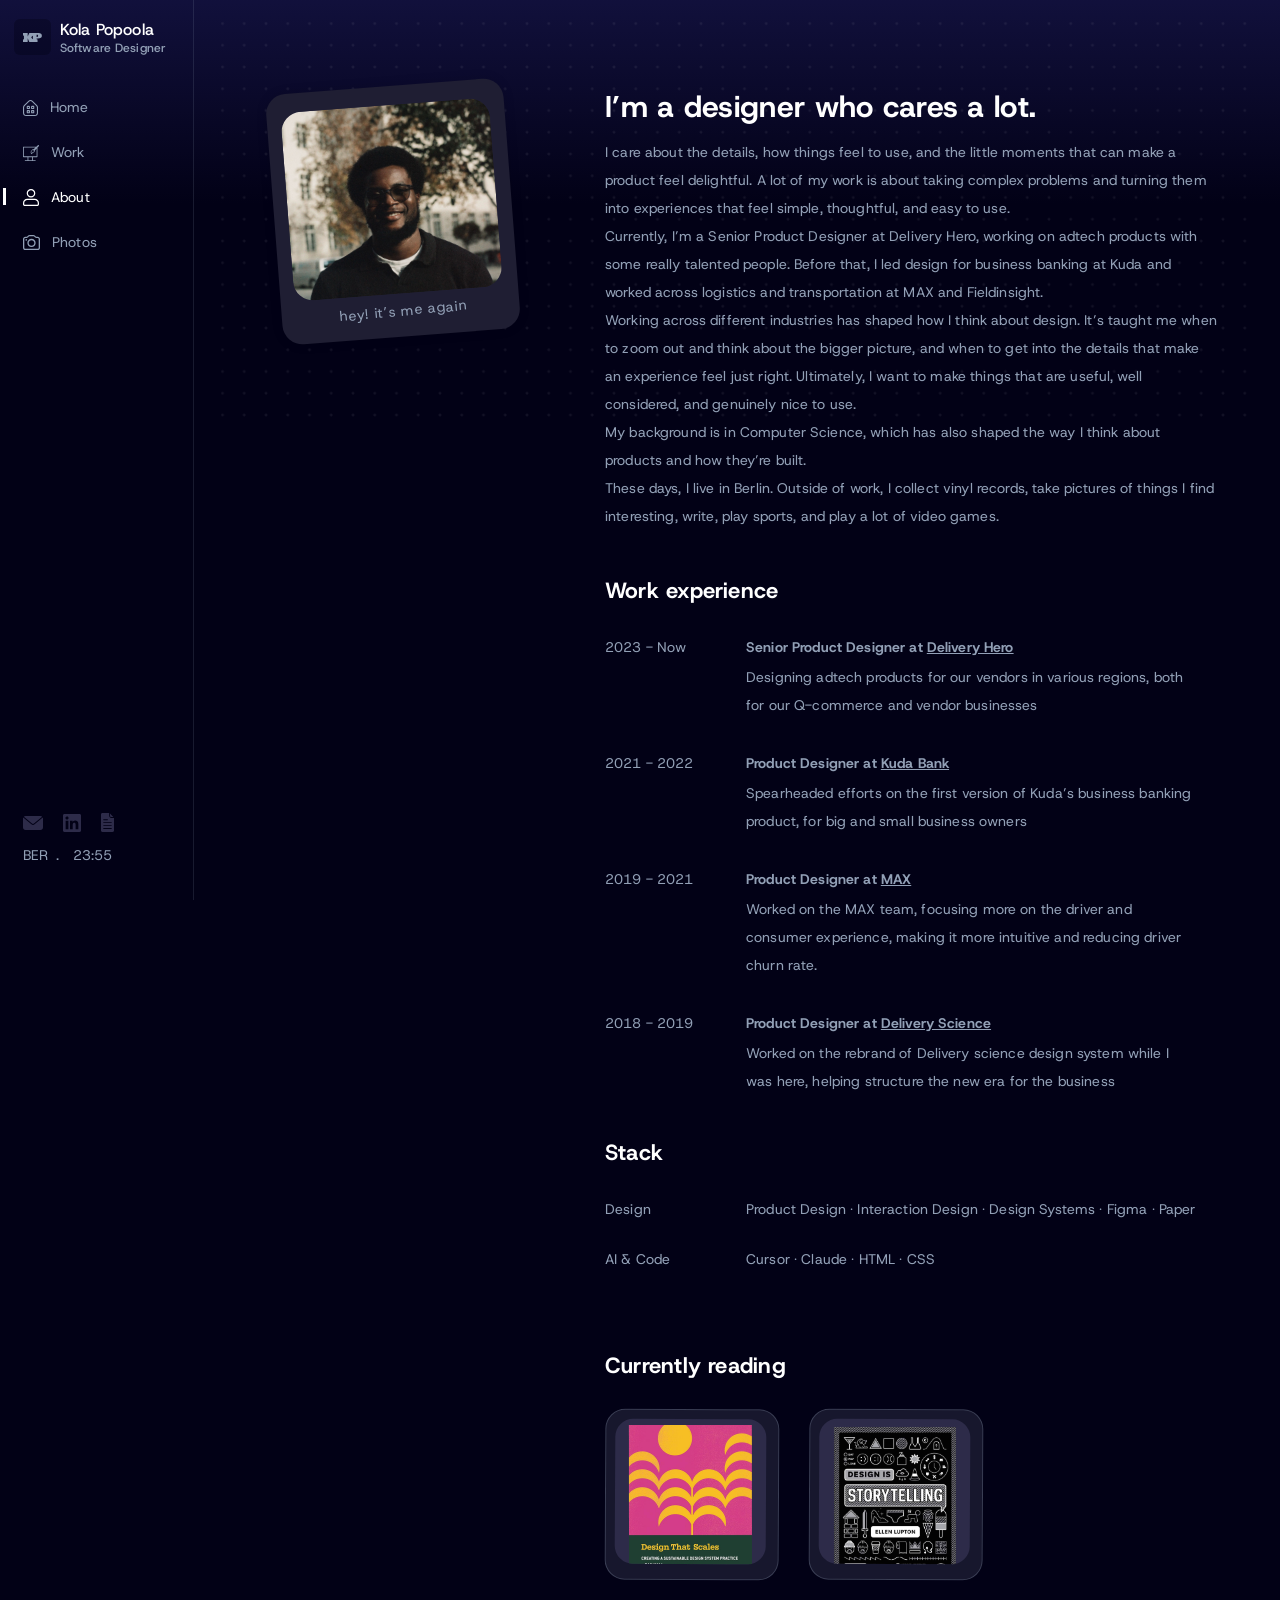
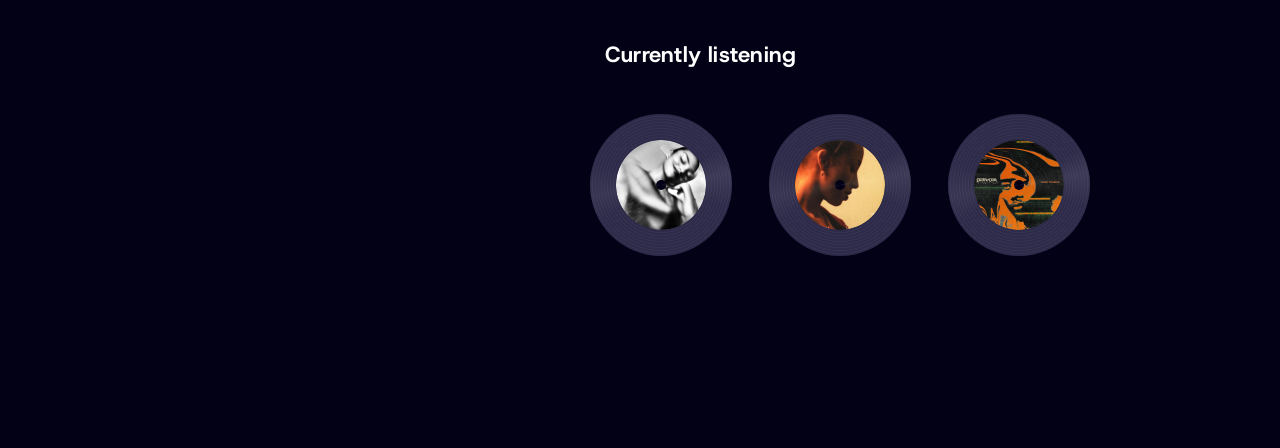
==== about.html @ 23dc1185 "Build 2026 portfolio site from Figma Plain HTML/CSS/JS portfolio: home, work, about and photos pages" ====
<!doctype html>
<html lang="en">
<head>
  <meta charset="utf-8" />
  <meta name="viewport" content="width=device-width, initial-scale=1" />
  <title>About — Kola Popoola</title>
  <meta name="description" content="Kola Popoola is a Senior Product Designer at Delivery Hero in Berlin, previously at Kuda, MAX and Fieldinsight." />
  <link rel="preconnect" href="https://fonts.googleapis.com" />
  <link rel="preconnect" href="https://fonts.gstatic.com" crossorigin />
  <link href="https://fonts.googleapis.com/css2?family=Host+Grotesk:wght@400;500;600;700&display=swap" rel="stylesheet" />
  <link rel="stylesheet" href="styles.css" />
  <script>
    // Hold the page hidden until main.js sets up the scroll reveal (shown anyway after 3s as a fallback)
    if (!matchMedia("(prefers-reduced-motion: reduce)").matches) {
      document.documentElement.classList.add("reveal-pending");
      setTimeout(function () { document.documentElement.classList.remove("reveal-pending"); }, 3000);
    }
  </script>
</head>
<body>
  <div class="layout">
    <aside class="sidebar">
      <a class="brand" href="index.html">
        <img src="assets/icons/logo.svg" width="37" height="36" alt="" />
        <span class="brand__text">
          <span class="brand__name">Kola Popoola</span>
          <span class="brand__role">Software Designer</span>
        </span>
      </a>

      <nav class="nav" aria-label="Main">
        <a class="nav__item" href="index.html">
          <img src="assets/icons/nav-home-inactive.svg" width="15" height="16" alt="" />
          Home
        </a>
        <a class="nav__item" href="work.html">
          <img src="assets/icons/nav-work.svg" width="16" height="16" alt="" />
          Work
        </a>
        <a class="nav__item is-active" href="about.html" aria-current="page">
          <img src="assets/icons/nav-about-active.svg" width="16" height="17" alt="" />
          About
        </a>
        <a class="nav__item" href="photos.html">
          <img src="assets/icons/nav-photos.svg" width="17" height="15.2564" alt="" />
          Photos
        </a>
      </nav>

      <div class="sidebar__footer">
        <div class="sidebar__social">
          <a class="sidebar__icon-link" href="mailto:kolapopoola4@gmail.com" aria-label="Email Kola" data-tooltip="kolapopoola4@gmail.com">
            <img src="assets/icons/mail.svg" width="20" height="14" alt="" />
          </a>
          <a class="sidebar__icon-link" href="https://www.linkedin.com/in/kola-popoola-b61664143/" target="_blank" rel="noopener" aria-label="Kola on LinkedIn" data-tooltip="LinkedIn ↗">
            <img src="assets/icons/linkedin.svg" width="18" height="18" alt="" />
          </a>
          <a class="sidebar__icon-link" href="assets/resume/Kola-Popoola-Resume.pdf" download="Kola-Popoola-Resume.pdf" aria-label="Download Kola's resume (PDF)" data-tooltip="Download resume ↓">
            <img src="assets/icons/resume.svg" width="13" height="19" alt="" />
          </a>
        </div>
        <p class="clock" aria-label="Current time in Berlin">
          <span>BER</span><span class="clock__dot">.</span><time data-berlin-clock>21:20</time>
        </p>
      </div>
    </aside>

    <main class="main">
      <div class="about">
        <div class="dots" aria-hidden="true"></div>

        <div class="about__aside">
          <figure class="about-polaroid">
            <img src="assets/images/kola-portrait.jpg" alt="Portrait of Kola Popoola" />
            <figcaption>hey! it’s me again</figcaption>
          </figure>
        </div>

        <div class="about__content">
          <h1 class="about__title">I’m a designer who cares a lot.</h1>
          <div class="about__bio">
            <p>I care about the details, how things feel to use, and the little moments that can make a product feel delightful. A lot of my work is about taking complex problems and turning them into experiences that feel simple, thoughtful, and easy to use.</p>
            <p>Currently, I’m a Senior Product Designer at Delivery Hero, working on adtech products with some really talented people. Before that, I led design for business banking at Kuda and worked across logistics and transportation at MAX and Fieldinsight.</p>
            <p>Working across different industries has shaped how I think about design. It’s taught me when to zoom out and think about the bigger picture, and when to get into the details that make an experience feel just right. Ultimately, I want to make things that are useful, well considered, and genuinely nice to use.</p>
            <p>My background is in Computer Science, which has also shaped the way I think about products and how they’re built.</p>
            <p>These days, I live in Berlin. Outside of work, I collect vinyl records, take pictures of things I find interesting, write, play sports, and play a lot of video games.</p>
          </div>

          <section class="about__section" aria-labelledby="experience-heading">
            <h2 class="about__heading" id="experience-heading">Work experience</h2>
            <ol class="timeline">
              <li class="timeline__item">
                <p class="timeline__label">2023 - Now</p>
                <div>
                  <h3 class="timeline__role">Senior Product Designer at <a href="https://www.deliveryhero.com/" target="_blank" rel="noopener">Delivery Hero</a></h3>
                  <p class="timeline__text">Designing adtech products for our vendors in various regions, both for our Q-commerce and vendor businesses</p>
                </div>
              </li>
              <li class="timeline__item">
                <p class="timeline__label">2021 - 2022</p>
                <div>
                  <h3 class="timeline__role">Product Designer at <a href="https://www.kuda.com/" target="_blank" rel="noopener">Kuda Bank</a></h3>
                  <p class="timeline__text">Spearheaded efforts on the first version of Kuda’s business banking product, for big and small business owners</p>
                </div>
              </li>
              <li class="timeline__item">
                <p class="timeline__label">2019 - 2021</p>
                <div>
                  <h3 class="timeline__role">Product Designer at <a href="https://www.maxdrive.ai/" target="_blank" rel="noopener">MAX</a></h3>
                  <p class="timeline__text">Worked on the MAX team, focusing more on the driver and consumer experience, making it more intuitive and reducing driver churn rate.</p>
                </div>
              </li>
              <li class="timeline__item">
                <p class="timeline__label">2018 - 2019</p>
                <div>
                  <h3 class="timeline__role">Product Designer at <a href="https://fieldinsight.co/" target="_blank" rel="noopener">Delivery Science</a></h3>
                  <p class="timeline__text">Worked on the rebrand of Delivery science design system while I was here, helping structure the new era for the business</p>
                </div>
              </li>
            </ol>
          </section>

          <section class="about__section about__section--stack" aria-labelledby="stack-heading">
            <h2 class="about__heading" id="stack-heading">Stack</h2>
            <dl class="stack">
              <div class="stack__row">
                <dt class="timeline__label">Design</dt>
                <dd>Product Design · Interaction Design · Design Systems · Figma · Paper</dd>
              </div>
              <div class="stack__row">
                <dt class="timeline__label">AI &amp; Code</dt>
                <dd>Cursor · Claude · HTML · CSS</dd>
              </div>
            </dl>
          </section>

          <section class="about__section about__section--reading" aria-labelledby="reading-heading">
            <h2 class="about__heading" id="reading-heading">Currently reading</h2>
            <ul class="books">
              <li class="book">
                <a class="book__link" href="http://amazon.de/Design-That-Scales-Creating-Sustainable/dp/1959029215" target="_blank" rel="noopener" data-hover-label="View on Amazon ↗">
                  <span class="book__shelf">
                    <img class="book__cover book__cover--scales" src="assets/about/book-design-that-scales.png" alt="Design That Scales by Dan Mall" />
                  </span>
                </a>
              </li>
              <li class="book">
                <a class="book__link" href="https://www.amazon.de/Design-Storytelling-Ellen-Lupton/dp/194230319X" target="_blank" rel="noopener" data-hover-label="View on Amazon ↗">
                  <span class="book__shelf">
                    <img class="book__cover book__cover--storytelling" src="assets/about/book-design-is-storytelling.jpg" alt="Design Is Storytelling by Ellen Lupton" />
                  </span>
                </a>
              </li>
            </ul>
          </section>

          <section class="about__section about__section--listening" aria-labelledby="listening-heading">
            <h2 class="about__heading" id="listening-heading">Currently listening</h2>
            <ul class="records">
              <li class="record">
                <a class="record__link" href="https://open.spotify.com/album/0l8zYqoUeBYg47Gmevq9HZ?si=cb59dbf5a5754529" target="_blank" rel="noopener" data-hover-label="Listen on Spotify ↗">
                  <span class="record__disc">
                    <img src="assets/about/album-1.png" width="90" height="90" alt="Olivia Dean album on Spotify" />
                  </span>
                </a>
              </li>
              <li class="record">
                <a class="record__link" href="https://open.spotify.com/album/0NxA1D1taWpPdIc6uIlAi9?si=I78xOGxATVuTMQwxL5cVbg" target="_blank" rel="noopener" data-hover-label="Listen on Spotify ↗">
                  <span class="record__disc">
                    <img src="assets/about/album-2.png" width="90" height="90" alt="Sade album on Spotify" />
                  </span>
                </a>
              </li>
              <li class="record">
                <a class="record__link" href="https://open.spotify.com/album/5u7OrPu6BbadcZNWuH10VT?si=rixZjhqBQ3mLoI3atTfFkA" target="_blank" rel="noopener" data-hover-label="Listen on Spotify ↗">
                  <span class="record__disc">
                    <img src="assets/about/album-3.png" width="90" height="90" alt="Leon Thomas album on Spotify" />
                  </span>
                </a>
              </li>
            </ul>
          </section>
        </div>
      </div>

      <footer class="footer">
        <p>&copy; Kolawole Popoola 2026</p>
      </footer>
    </main>
  </div>

  <script src="main.js"></script>
</body>
</html>
---- styles.css ----
:root {
  --bg: #020116;
  --bg-glow: rgba(42, 41, 121, 0.38);
  --surface: #17172d;
  --surface-raised: #2d2b49;
  --polaroid: #1f1e33;
  --text: #ffffff;
  --text-muted: #92a0b6;
  --border: rgba(146, 160, 182, 0.28);
  --divider: rgba(146, 160, 182, 0.16);

  --sidebar-width: 194px;
  --content-width: 1240px;
  --font: "Host Grotesk", system-ui, sans-serif;
}

*,
*::before,
*::after {
  box-sizing: border-box;
}

html {
  -webkit-text-size-adjust: 100%;
}

body {
  margin: 0;
  min-height: 100vh;
  background: linear-gradient(180deg, var(--bg-glow) 0, var(--bg) 204px) no-repeat, var(--bg);
  color: var(--text);
  font-family: var(--font);
  -webkit-font-smoothing: antialiased;
  overflow-x: hidden;
}

img {
  display: block;
}

a {
  color: inherit;
}

a:focus-visible {
  outline: 2px solid var(--text-muted);
  outline-offset: 4px;
  border-radius: 4px;
}

h1,
h2,
h3,
p,
ul,
ol,
dl,
figure {
  margin: 0;
  padding: 0;
}

/* ---------- Layout ---------- */

.layout {
  display: flex;
  align-items: flex-start;
}

.sidebar {
  position: sticky;
  top: 0;
  flex: none;
  display: flex;
  flex-direction: column;
  width: var(--sidebar-width);
  height: 100vh;
  border-right: 1px solid var(--divider);
}

.main {
  flex: 1;
  min-width: 0;
  max-width: calc(var(--content-width) + 30px + 61px);
  padding: 0 61px 0 30px;
}

/* ---------- Sidebar ---------- */

.brand {
  display: flex;
  align-items: flex-start;
  gap: 9px;
  padding: 17px 0 0 14px;
  text-decoration: none;
}

.brand img {
  margin-top: 2px;
}

.brand__text {
  display: flex;
  flex-direction: column;
  font-weight: 500;
}

.brand__name {
  font-size: 16px;
  line-height: 25px;
  letter-spacing: 0.16px;
}

.brand__role {
  height: 14px;
  font-size: 12px;
  line-height: 12px;
  letter-spacing: 0.12px;
  color: var(--text-muted);
}

.nav {
  display: flex;
  flex-direction: column;
  gap: 20px;
  margin-top: 39px;
  padding-left: 23px;
}

.nav__item {
  position: relative;
  display: flex;
  align-items: center;
  gap: 12px;
  font-size: 14px;
  line-height: 25px;
  letter-spacing: 0.14px;
  color: var(--text-muted);
  text-decoration: none;
  transition: color 0.2s ease;
}

.nav__item:hover,
.nav__item.is-active {
  color: var(--text);
}

.nav__item img {
  transform-origin: 50% 60%;
  transition: transform 0.45s cubic-bezier(0.34, 1.56, 0.64, 1);
}

/* Tilt right with a small springy overshoot, hold while hovered, ease back on leave.
   The current page's item and a just-clicked item stay straight. */
.nav__item:hover:not(.is-active, .is-clicked) img {
  transform: rotate(14deg);
}

.nav__item.is-active::before {
  content: "";
  position: absolute;
  top: 3px;
  left: -20px;
  width: 3px;
  height: 17px;
  background: var(--text);
}

.sidebar__footer {
  margin-top: auto;
  padding: 0 0 32px 23px;
}

.sidebar__social {
  display: flex;
  align-items: center;
  gap: 20px;
}

.sidebar__icon-link {
  position: relative;
  display: inline-flex;
}

.sidebar__icon-link img {
  transition: opacity 0.2s ease;
}

.sidebar__icon-link:hover img {
  opacity: 0.7;
}

/* Tooltip showing where the icon leads */
.sidebar__icon-link::after {
  content: attr(data-tooltip);
  position: absolute;
  bottom: calc(100% + 10px);
  left: 0;
  padding: 5px 10px;
  background: rgba(15, 23, 42, 0.72);
  border-radius: 999px;
  box-shadow: inset 0 0 0 1px rgba(255, 255, 255, 0.12);
  font-size: 13px;
  font-weight: 500;
  line-height: 18px;
  color: #fff;
  white-space: nowrap;
  opacity: 0;
  pointer-events: none;
  translate: 0 4px;
  backdrop-filter: blur(10px) saturate(1.4);
  -webkit-backdrop-filter: blur(10px) saturate(1.4);
  transition:
    opacity 0.18s ease,
    translate 0.26s cubic-bezier(0.22, 1, 0.36, 1);
}

.sidebar__icon-link:hover::after,
.sidebar__icon-link:focus-visible::after {
  opacity: 1;
  translate: 0 0;
}

.clock {
  display: flex;
  margin-top: 11px;
  font-size: 14px;
  line-height: 25px;
  letter-spacing: 0.14px;
  color: var(--text-muted);
  font-variant-numeric: tabular-nums;
}

.clock__dot {
  margin: 0 13px 0 8px;
}

/* ---------- Hero ---------- */

.hero {
  position: relative;
  padding-top: 73px;
}

.dots {
  position: absolute;
  top: 22px;
  left: -3px;
  width: calc(100% + 37px);
  height: 396px;
  background-image: radial-gradient(circle, rgba(214, 214, 214, 0.08) 1.5px, transparent 1.6px);
  background-size: 21.75px 21.75px;
  background-position: -9.4px -9.4px;
  pointer-events: none;
}

.hero__copy {
  position: relative;
  margin-left: 5px;
}

/* Text stays clear of the polaroid */
.hero__copy > :not(.contact-menu) {
  max-width: min(614px, calc(100% - 400px));
}

.hero__title {
  font-size: 36px;
  font-weight: 700;
  line-height: 44px;
  letter-spacing: 0.36px;
}

.hero__text {
  margin-top: 14px;
  font-size: 14px;
  line-height: 25px;
  letter-spacing: 0.14px;
  color: var(--text-muted);
}

.hero__text + .hero__text {
  margin-top: 15px;
}

.hero__text a {
  text-underline-position: from-font;
  transition: color 0.2s ease;
}

.hero__text a:hover {
  color: var(--text);
}

/* Contact menu (after ernestojeh.com): hover tints the button, click opens copy / open-email options */
.contact-menu {
  position: relative;
  display: inline-block;
  margin: 21px 0 0 -10px;
}

.contact-menu__button {
  display: inline-flex;
  align-items: center;
  gap: 6px;
  height: 40px;
  padding: 0 12px 0 10px;
  background: transparent;
  border: 0;
  border-radius: 14px;
  font: inherit;
  font-size: 18px;
  font-weight: 600;
  letter-spacing: 0.18px;
  color: var(--text-muted);
  cursor: pointer;
  transition:
    background-color 0.3s cubic-bezier(0.4, 0, 0.2, 1),
    color 0.3s cubic-bezier(0.4, 0, 0.2, 1);
}

.contact-menu__label {
  text-decoration: underline dotted;
  text-underline-offset: 0.155em;
}

.contact-menu__button:hover,
.contact-menu__button[aria-expanded="true"] {
  background: rgba(146, 160, 182, 0.12);
  color: var(--text);
}

.contact-menu__button:active {
  background: rgba(146, 160, 182, 0.18);
}

.contact-menu__button:focus-visible {
  outline: 2px solid var(--text-muted);
  outline-offset: 2px;
}

.contact-menu__check {
  display: none;
}

.contact-menu.is-copied .contact-menu__icon {
  display: none;
}

.contact-menu.is-copied .contact-menu__check {
  display: block;
}

.contact-menu.is-copied .contact-menu__label {
  text-decoration: none;
}

.contact-menu__dropdown {
  position: absolute;
  z-index: 30;
  top: calc(100% + 8px);
  left: 0;
  display: flex;
  flex-direction: column;
  min-width: 216px;
  padding: 6px;
  background: var(--surface);
  border: 1px solid rgba(255, 255, 255, 0.1);
  border-radius: 16px;
  box-shadow:
    0 24px 48px -16px rgba(0, 0, 0, 0.7),
    0 4px 12px -4px rgba(0, 0, 0, 0.4);
  opacity: 0;
  translate: 0 -4px;
  transition:
    opacity 0.15s cubic-bezier(0, 0, 0.2, 1),
    translate 0.15s cubic-bezier(0, 0, 0.2, 1);
}

.contact-menu__dropdown[hidden] {
  display: none;
}

.contact-menu__dropdown.is-open {
  opacity: 1;
  translate: 0 0;
}

.contact-menu__item {
  display: flex;
  align-items: center;
  gap: 10px;
  padding: 8px 10px;
  background: none;
  border: 0;
  border-radius: 8px;
  font: inherit;
  font-size: 15px;
  font-weight: 500;
  line-height: 20px;
  color: var(--text);
  text-align: left;
  text-decoration: none;
  white-space: nowrap;
  cursor: pointer;
}

.contact-menu__item svg {
  flex: none;
  opacity: 0.65;
  transition: opacity 0.15s ease;
}

.contact-menu__item:hover,
.contact-menu__item:focus-visible {
  background: rgba(255, 255, 255, 0.08);
  outline: none;
}

.contact-menu__item:hover svg,
.contact-menu__item:focus-visible svg {
  opacity: 1;
}

.visually-hidden {
  position: absolute;
  width: 1px;
  height: 1px;
  overflow: hidden;
  clip-path: inset(50%);
  white-space: nowrap;
}

/* Polaroid */

.polaroid {
  position: absolute;
  top: 51px;
  right: 20px;
  width: 288.607px;
  height: 263.676px;
  padding: 18.87px 17.8px 0;
  background: var(--polaroid);
  border-radius: 20px;
  box-shadow: 0 0 12px rgba(0, 0, 0, 0.1);
  transform: rotate(-7.18deg);
  scale: 1.15;
  transform-origin: top right;
  transition: transform 0.4s cubic-bezier(0.2, 0.8, 0.2, 1);
}

.polaroid:hover {
  transform: rotate(-3deg) scale(1.02);
}

.polaroid img {
  width: 253px;
  height: 225.94px;
  object-fit: cover;
  border-radius: 20px;
  transform: rotate(-0.15deg);
}

/* ---------- Selected work ---------- */

.work {
  padding-top: 55px;
}

.eyebrow {
  margin-bottom: 25px;
  font-size: 12px;
  font-weight: 400;
  line-height: 25px;
  letter-spacing: 0.72px;
  text-transform: uppercase;
  color: var(--text-muted);
}

.work__grid {
  display: grid;
  grid-template-columns: repeat(2, minmax(0, 1fr));
  gap: 30px 31px;
}

.card {
  display: flex;
  flex-direction: column;
  padding: 19px 21px 22px 19px;
  overflow: hidden;
  background: var(--surface);
  border: 1px solid var(--border);
  border-radius: 20px;
  text-decoration: none;
  transition: transform 0.3s ease, border-color 0.3s ease;
}

a.card:hover {
  transform: translateY(-4px);
  border-color: rgba(146, 160, 182, 0.5);
}

a.card:focus-visible {
  border-radius: 20px;
}

.card__media {
  position: relative;
  aspect-ratio: 440 / 278;
  overflow: hidden;
  background: var(--surface-raised);
  border-radius: 18px;
}

.card__media img {
  position: absolute;
  animation: card-drift-up 9s ease-in-out infinite;
  transition: scale 0.5s cubic-bezier(0.2, 0.8, 0.2, 1);
}

/* Slow ambient drift; .card__media clips, so the screens never leave the card */
.card__media .card__estimation {
  animation-name: card-drift-left;
  animation-duration: 8s;
}

.card__media .card__recommendation {
  animation-name: card-drift-right;
  animation-duration: 10s;
  animation-delay: -3s;
}

.card__media .card__dh-ads {
  animation-name: card-drift-down;
  animation-duration: 11s;
  animation-delay: -4s;
}

.card__media .card__kuda {
  animation-duration: 10s;
  animation-delay: -6s;
}

@keyframes card-drift-up {
  0%,
  100% {
    translate: 0 0;
  }
  50% {
    translate: 0 -12px;
  }
}

@keyframes card-drift-down {
  0%,
  100% {
    translate: 0 0;
  }
  50% {
    translate: 0 10px;
  }
}

@keyframes card-drift-left {
  0%,
  100% {
    translate: 0 0;
  }
  50% {
    translate: -5px -9px;
  }
}

@keyframes card-drift-right {
  0%,
  100% {
    translate: 0 0;
  }
  50% {
    translate: 5px -9px;
  }
}

.card__estimation {
  top: 10.72%;
  left: 0.74%;
  width: 56.82%;
  aspect-ratio: 250 / 287.5;
  object-fit: cover;
  transform: rotate(-6.88deg);
}

.card__recommendation {
  top: 8.15%;
  left: 55.14%;
  width: 56.82%;
  aspect-ratio: 250 / 316.311;
  object-fit: cover;
  transform: rotate(12.44deg);
}

.card__creative-studio {
  top: 6.83%;
  left: 2.73%;
  width: 95.23%;
  aspect-ratio: 419 / 375;
  object-fit: cover;
}

.card__dh-ads {
  top: 3.6%;
  left: 2.27%;
  width: 95.45%;
  aspect-ratio: 420 / 540;
  object-fit: cover;
}

.card__kuda {
  top: 8.63%;
  left: calc(50% + 1px);
  width: 91.82%;
  aspect-ratio: 404 / 290;
  object-fit: cover;
  border-radius: 10px;
  box-shadow: 0 4px 4px rgba(0, 0, 0, 0.25);
  transform: translateX(-50%);
}

a.card:hover .card__media img {
  scale: 1.03;
}

.card__footer {
  display: flex;
  align-items: flex-start;
  justify-content: space-between;
  gap: 16px;
  margin-top: 19px;
}

.card__title {
  font-size: 18px;
  font-weight: 700;
  line-height: 23px;
  letter-spacing: 0.18px;
}

.card__meta {
  font-size: 14px;
  line-height: 25px;
  letter-spacing: 0.14px;
  color: var(--text-muted);
}

.badge {
  flex: none;
  padding: 6px 19px;
  background: var(--surface-raised);
  border-radius: 30px;
  font-size: 14px;
  line-height: 25px;
  letter-spacing: 0.14px;
  white-space: nowrap;
}

/* ---------- Page header (inner pages) ---------- */

.page-header {
  position: relative;
  padding-top: 55px;
}

.page-header__title,
.page-header__text {
  position: relative;
  margin-left: 75px;
}

.page-header__title {
  font-size: 30px;
  font-weight: 700;
  line-height: 40px;
  letter-spacing: 0.3px;
}

.page-header__text {
  max-width: 841px;
  margin-top: 20px;
  font-size: 14px;
  line-height: 28px;
  letter-spacing: 0.14px;
  color: var(--text-muted);
}

/* ---------- Photo gallery ---------- */

.gallery {
  position: relative;
  margin: 49px -13px 0 17px;
}

.gallery__row {
  display: flex;
  gap: 22px;
  aspect-ratio: 991 / 282;
}

.gallery__row + .gallery__row {
  margin-top: 22px;
}

.gallery__row--tall {
  aspect-ratio: 991 / 332;
}

/* --w is the photo's width in the design; widths stay proportional as the row scales */
.photo {
  position: relative;
  display: block;
  flex: var(--w) 1 0;
  min-width: 0;
  overflow: hidden;
  background: var(--surface);
  border-radius: 20px;
  cursor: zoom-in;
  -webkit-tap-highlight-color: transparent;
  transition:
    transform 0.25s cubic-bezier(0.22, 1, 0.36, 1),
    box-shadow 0.3s ease;
}

.photo img {
  width: 100%;
  height: 100%;
  object-fit: cover;
  user-select: none;
  -webkit-user-drag: none;
  transition: transform 0.45s cubic-bezier(0.2, 0.8, 0.2, 1);
}

.photo:hover,
.photo:focus-visible {
  transform: translateY(-4px);
  box-shadow: 0 0 0 6px rgba(146, 160, 182, 0.22);
  outline: none;
}

.photo:hover img {
  transform: scale(1.04);
}

.photo:active {
  transform: translateY(-2px) scale(0.985);
  transition-duration: 70ms;
}

/* ---------- Lightbox ---------- */

.lightbox {
  position: fixed;
  inset: 0;
  width: 100%;
  max-width: none;
  height: 100%;
  max-height: none;
  margin: 0;
  padding: 0;
  overflow: hidden;
  background: transparent;
  border: 0;
  color: var(--text);
  opacity: 0;
  transition: opacity 0.25s ease;
}

.lightbox::backdrop {
  background: rgba(2, 1, 22, 0.9);
  backdrop-filter: blur(22px) saturate(1.4);
  -webkit-backdrop-filter: blur(22px) saturate(1.4);
}

.lightbox.is-open {
  opacity: 1;
}

.lightbox__stage {
  position: absolute;
  inset: 72px 96px 64px;
  display: flex;
  align-items: center;
  justify-content: center;
  touch-action: pan-y;
}

.lightbox__img {
  max-width: 100%;
  max-height: 100%;
  object-fit: contain;
  border-radius: 16px;
  box-shadow: 0 30px 80px rgba(0, 0, 0, 0.5);
  user-select: none;
  -webkit-user-drag: none;
}

.lightbox.is-open .lightbox__img {
  animation: lightbox-zoom 0.35s cubic-bezier(0.22, 1, 0.36, 1);
}

.lightbox__img.is-next {
  animation: lightbox-from-right 0.35s cubic-bezier(0.22, 1, 0.36, 1) !important;
}

.lightbox__img.is-prev {
  animation: lightbox-from-left 0.35s cubic-bezier(0.22, 1, 0.36, 1) !important;
}

@keyframes lightbox-zoom {
  from {
    opacity: 0;
    transform: scale(0.96);
  }
}

@keyframes lightbox-from-right {
  from {
    opacity: 0;
    transform: translateX(48px);
  }
}

@keyframes lightbox-from-left {
  from {
    opacity: 0;
    transform: translateX(-48px);
  }
}

.lightbox__btn {
  position: absolute;
  display: grid;
  place-items: center;
  width: 44px;
  height: 44px;
  padding: 0;
  background: rgba(45, 43, 73, 0.6);
  border: 1px solid var(--border);
  border-radius: 12px;
  color: var(--text);
  cursor: pointer;
  backdrop-filter: blur(12px) saturate(1.4);
  -webkit-backdrop-filter: blur(12px) saturate(1.4);
  transition: background-color 0.2s ease, opacity 0.2s ease;
}

.lightbox__btn:hover:not(:disabled) {
  background: rgba(70, 67, 110, 0.85);
}

.lightbox__btn:focus-visible {
  outline: 2px solid var(--text-muted);
  outline-offset: 3px;
}

.lightbox__btn:disabled {
  opacity: 0.3;
  cursor: default;
}

.lightbox__btn--close {
  top: 20px;
  right: 20px;
}

.lightbox__btn--prev,
.lightbox__btn--next {
  top: 50%;
  translate: 0 -50%;
}

.lightbox__btn--prev {
  left: 28px;
}

.lightbox__btn--next {
  right: 28px;
}

.lightbox__count {
  position: absolute;
  bottom: 22px;
  left: 50%;
  translate: -50% 0;
  font-size: 13px;
  line-height: 20px;
  letter-spacing: 0.13px;
  color: var(--text-muted);
  font-variant-numeric: tabular-nums;
}

/* ---------- About ---------- */

.about {
  position: relative;
  display: grid;
  grid-template-columns: minmax(0, 381fr) minmax(0, 614fr);
}

.about__aside {
  position: relative;
  padding: 85.7px 0 0 50.3px;
}

.about-polaroid {
  position: relative;
  width: 237.832px;
  height: 250.514px;
  padding: 19px 0 0 14.47px;
  background: var(--polaroid);
  border-radius: 20px;
  box-shadow: 0 0 12px rgba(0, 0, 0, 0.1);
  transform: rotate(-4.4deg);
  transition: transform 0.4s cubic-bezier(0.2, 0.8, 0.2, 1);
}

.about-polaroid:hover {
  transform: rotate(-1.5deg) scale(1.02);
}

.about-polaroid img {
  width: 208.894px;
  height: 188.587px;
  object-fit: cover;
  border-radius: 20px;
}

.about-polaroid figcaption {
  position: absolute;
  top: 213px;
  left: 58px;
  font-size: 14px;
  line-height: 25px;
  letter-spacing: 0.7px;
  white-space: nowrap;
  color: var(--text-muted);
  transform: rotate(-0.89deg);
}

.about__content {
  position: relative;
  padding-top: 87px;
}

.about__title {
  font-size: 30px;
  font-weight: 700;
  line-height: 40px;
  letter-spacing: 0.3px;
}

.about__bio {
  margin-top: 11px;
  font-size: 14px;
  line-height: 28px;
  letter-spacing: 0.14px;
  color: var(--text-muted);
}

.about__section {
  margin-top: 46px;
}

.about__section--stack {
  margin-top: 43px;
}

.about__section--reading {
  margin-top: 78px;
}

.about__section--listening {
  margin-top: 60px;
}

.about__heading {
  font-size: 22px;
  font-weight: 700;
  line-height: 29px;
  letter-spacing: 0.22px;
}

/* Work experience + stack share the date/label column */

.timeline {
  display: flex;
  flex-direction: column;
  gap: 30px;
  margin-top: 28px;
  list-style: none;
}

.timeline__item,
.stack__row {
  display: grid;
  grid-template-columns: 141px minmax(0, 1fr);
}

.timeline__label {
  font-size: 14px;
  line-height: 28px;
  letter-spacing: 0.14px;
  color: var(--text-muted);
}

.timeline__role {
  font-size: 14px;
  font-weight: 700;
  line-height: 28px;
  letter-spacing: 0.14px;
  color: var(--text-muted);
}

.timeline__role a {
  text-underline-position: from-font;
  transition: color 0.2s ease;
}

.timeline__role a:hover {
  color: var(--text);
}

.timeline__text {
  max-width: 450px;
  margin-top: 2px;
  font-size: 14px;
  line-height: 28px;
  letter-spacing: 0.14px;
  color: var(--text-muted);
}

.stack {
  display: flex;
  flex-direction: column;
  gap: 22px;
  margin: 28px 0 0;
}

.stack dd {
  margin: 0;
  font-size: 14px;
  line-height: 28px;
  letter-spacing: 0.14px;
  color: var(--text-muted);
}

/* Currently reading */

.books {
  display: flex;
  flex-wrap: wrap;
  gap: 30px;
  margin-top: 29px;
  list-style: none;
}

.book {
  position: relative;
  width: 174px;
  height: 171px;
  overflow: hidden;
  background: var(--surface);
  border: 1px solid var(--border);
  border-radius: 20px;
  transform: rotate(0.3deg);
  transition: transform 0.35s cubic-bezier(0.22, 1, 0.36, 1);
}

.book:hover {
  transform: translateY(-4px) rotate(-1.5deg);
}

.book__shelf {
  position: absolute;
  top: 9px;
  left: 9px;
  width: 151px;
  height: 145px;
  overflow: hidden;
  background: var(--surface-raised);
  border-radius: 18px;
}

.book__cover {
  position: absolute;
  object-fit: cover;
}

.book__cover--scales {
  top: 5.97px;
  left: 13.64px;
  width: 122.926px;
  height: 151.98px;
  transform: rotate(-0.35deg);
}

.book__cover--storytelling {
  top: 7.5px;
  left: 14.6px;
  width: 122px;
  height: 159px;
  transform: rotate(-0.32deg);
}

/* Currently listening: records spin like they're on a turntable */

.records {
  --record-size: 142px;
  display: flex;
  flex-wrap: wrap;
  gap: 37px;
  margin: 45px 0 0 -15px;
  list-style: none;
}

.record {
  position: relative;
  width: var(--record-size);
  height: var(--record-size);
  border-radius: 50%;
}

.record__disc {
  position: relative;
  display: grid;
  place-items: center;
  width: 100%;
  height: 100%;
  border-radius: 50%;
  /* faint grooves on the vinyl */
  background:
    repeating-radial-gradient(circle, transparent 0 2px, rgba(255, 255, 255, 0.035) 2px 3px),
    var(--surface-raised);
  animation: record-spin 12s linear infinite;
}

.record:nth-child(2) .record__disc {
  animation-delay: -4s;
}

.record:nth-child(3) .record__disc {
  animation-delay: -8s;
}

.record__disc img {
  width: 63.4%;
  height: 63.4%;
  object-fit: cover;
  border-radius: 50%;
}

/* spindle hole */
.record__disc::after {
  content: "";
  position: absolute;
  top: 50%;
  left: 50%;
  width: 10px;
  height: 10px;
  background: var(--bg);
  border-radius: 50%;
  translate: -50% -50%;
}

/* light sheen that stays put while the record turns beneath it */
.record::after {
  content: "";
  position: absolute;
  inset: 0;
  border-radius: 50%;
  background: conic-gradient(from 30deg, transparent 0 8%, rgba(255, 255, 255, 0.07) 14%, transparent 22% 58%, rgba(255, 255, 255, 0.05) 64%, transparent 72%);
  pointer-events: none;
}

/* Book and record links: a frosted label appears on hover (same style as the Work page cards) */
.book__link,
.record__link {
  position: relative;
  display: block;
  color: inherit;
}

.book__link {
  position: absolute;
  inset: 0;
}

.record__link {
  width: 100%;
  height: 100%;
  border-radius: 50%;
}

.book__link::after,
.record__link::after {
  content: attr(data-hover-label);
  position: absolute;
  z-index: 2;
  padding: 5px 10px;
  background: rgba(15, 23, 42, 0.72);
  border-radius: 999px;
  box-shadow: inset 0 0 0 1px rgba(255, 255, 255, 0.12);
  font-size: 13px;
  font-weight: 500;
  line-height: 18px;
  color: #fff;
  white-space: nowrap;
  opacity: 0;
  pointer-events: none;
  backdrop-filter: blur(10px) saturate(1.4);
  -webkit-backdrop-filter: blur(10px) saturate(1.4);
  transition:
    opacity 0.18s ease,
    translate 0.26s cubic-bezier(0.22, 1, 0.36, 1);
}

.book__link::after {
  top: 8px;
  right: 8px;
  translate: 0 -4px;
}

.record__link::after {
  top: calc(100% + 10px);
  left: 50%;
  translate: -50% -4px;
}

.book__link:hover::after,
.book__link:focus-visible::after {
  opacity: 1;
  translate: 0 0;
}

.record__link:hover::after,
.record__link:focus-visible::after {
  opacity: 1;
  translate: -50% 0;
}

.book__link:focus-visible,
.record__link:focus-visible {
  outline: 2px solid var(--text-muted);
  outline-offset: 4px;
}

@keyframes record-spin {
  to {
    rotate: 360deg;
  }
}

/* ---------- Case study ---------- */

/* Home: centred like itspatmorgan.com, with even padding that grows with the screen (wider than case studies) */
.main:has(.hero) {
  max-width: none;
  padding-right: clamp(32px, 6vw, 96px);
  padding-left: clamp(32px, 6vw, 96px);
}

.main:has(.hero) > * {
  max-width: 1120px;
  margin-right: auto;
  margin-left: auto;
}

/* Case studies read as one centred column, capped at the design width */
.main:has(.cs, .work-page) {
  max-width: none;
  padding-right: 45px;
  padding-left: 45px;
}

.cs {
  position: relative;
  max-width: 976px;
  margin: 0 auto;
}

.cs > :not(.dots, .cs-header, .cs-hero, .cs-meta) {
  margin-left: 12px;
}

.cs-header {
  position: relative;
  display: flex;
  justify-content: space-between;
  gap: 32px;
  margin-left: 5px;
  padding-top: 73px;
}

.cs-header__title {
  font-size: 30px;
  font-weight: 700;
  line-height: 40px;
  letter-spacing: 0.3px;
}

.cs-header__date {
  margin-top: 4px;
  font-size: 14px;
  line-height: 25px;
  letter-spacing: 0.14px;
  color: var(--text-muted);
}

.cs-tags {
  display: flex;
  flex-wrap: wrap;
  gap: 13px;
  margin-top: 29px;
  list-style: none;
}

.cs-tags li {
  padding: 3px 16px;
  background: #343253;
  border-radius: 30px;
  font-size: 14px;
  line-height: 20px;
  letter-spacing: 0.14px;
  white-space: nowrap;
}

.cs-header__summary {
  max-width: 438px;
  margin: 7px 9px 0 0;
  font-size: 14px;
  font-weight: 600;
  line-height: 25px;
  letter-spacing: 0.14px;
  color: var(--text-muted);
}

.cs-hero {
  position: relative;
  width: calc(100% - 5px);
  height: auto;
  margin: 59px 0 0 5px;
}

.cs-meta {
  position: relative;
  display: grid;
  grid-template-columns: 123fr 132fr 232fr 315fr;
  column-gap: 54px;
  margin: 47px 0 0 5px;
}

.cs-meta dt {
  font-size: 14px;
  line-height: 25px;
  letter-spacing: 0.14px;
  text-transform: uppercase;
  color: var(--text-muted);
}

.cs-meta dd {
  margin: 6px 0 0;
  font-size: 14px;
  font-weight: 600;
  line-height: 25px;
  letter-spacing: 0.14px;
  color: var(--text-muted);
}

.cs-divider {
  margin-top: 51px;
  margin-bottom: 0;
  border: 0;
  border-top: 1px solid var(--divider);
}

.cs-cards {
  display: grid;
  grid-template-columns: repeat(2, minmax(0, 1fr));
  gap: 28px;
  margin-top: 46px;
}

.cs-card {
  min-height: 296px;
  padding: 27px 32px 32px;
  background: rgba(32, 31, 43, 0.52);
  border-radius: 30px;
}

.cs-card__title {
  font-size: 24px;
  font-weight: 700;
  line-height: 32px;
  letter-spacing: 0.24px;
}

.cs-card p {
  margin-top: 10px;
  font-size: 14px;
  line-height: 25px;
  letter-spacing: 0.14px;
  color: var(--text-muted);
}

.cs-cards--lists {
  margin-top: 36px;
}

.cs-cards--lists .cs-card {
  min-height: 486px;
}

.cs-cards--compare {
  margin-top: 52px;
}

.cs-cards--compare .cs-card {
  min-height: 205px;
}

.cs-list {
  display: flex;
  flex-direction: column;
  gap: 16px;
  margin-top: 15px;
  padding-left: 21px;
  font-size: 14px;
  line-height: 25px;
  letter-spacing: 0.14px;
  color: var(--text-muted);
}

.cs-list b {
  font-weight: 600;
}

.cs-section {
  margin-top: 73px;
}

.cs-section--tight {
  margin-top: 39px;
}

.cs-heading {
  font-size: 24px;
  font-weight: 700;
  line-height: 32px;
  letter-spacing: 0.24px;
}

.cs-text {
  margin-top: 15px;
  font-size: 14px;
  line-height: 25px;
  letter-spacing: 0.14px;
  color: var(--text-muted);
}

.cs-text + .cs-text {
  margin-top: 17px;
}

.cs-text strong {
  font-weight: 800;
}

.cs-text--spaced {
  margin-top: 59px;
}

.cs-text.cs-text--spaced-md {
  margin-top: 30px;
}

.cs-text.cs-text--spaced-lg {
  margin-top: 61px;
}

.cs-phones {
  display: flex;
  justify-content: center;
  gap: 98px;
  margin-top: 56px;
}

.cs-phones img {
  flex: 0 1 216px;
  min-width: 0;
  height: auto;
  border-radius: 15px;
  filter: drop-shadow(0 4px 2px rgba(0, 0, 0, 0.25));
}

.cs-photo {
  width: calc(100% - 10px);
  height: auto;
  margin: 48px 0 0 10px;
  border-radius: 20px;
}

.cs-quote {
  max-width: 787px;
  margin: 33px auto 0;
  font-size: 18px;
  font-weight: 600;
  line-height: 26px;
  letter-spacing: 0.18px;
  text-align: center;
  color: var(--text-muted);
}

.cs-caption {
  max-width: 921px;
  margin: 45px auto 0;
  font-size: 14px;
  line-height: 25px;
  letter-spacing: 0.14px;
  text-align: center;
  color: var(--text-muted);
}

.cs-caption strong {
  font-weight: 800;
}

.cs-section--v2 {
  margin-top: 64px;
}

.cs-v2 {
  width: calc(100% + 32px);
  height: auto;
  margin: 10px 0 0 -30px;
}

.cs-section--conclusion {
  margin-top: 38px;
}

.cs-section--conclusion .cs-text + .cs-text {
  margin-top: 16px;
}

.cs-next {
  display: block;
  margin-top: 106px;
  font-size: 20px;
  font-weight: 600;
  line-height: 34px;
  letter-spacing: 0.2px;
  text-align: center;
  text-decoration: none;
  color: var(--text-muted);
  transition: color 0.2s ease;
}

.cs-next:hover {
  color: var(--text);
}

/* ---------- Case study: shared extras ---------- */

.cs-header__summary--regular {
  font-weight: 400;
}

.cs-bullets {
  display: flex;
  flex-direction: column;
  gap: 28px;
  margin-top: 22px;
  list-style: none;
}

.cs-bullets li {
  display: flex;
  align-items: center;
  gap: 10px;
  font-size: 14px;
  line-height: 20px;
  letter-spacing: 0.14px;
  color: var(--text-muted);
}

.cs-bullets--spaced {
  margin-top: 33px;
}

/* ---------- Kuda Business ---------- */

.kuda-hero {
  position: relative;
  width: calc(100% - 5px);
  margin: 59px 0 0 5px;
  overflow: hidden;
  aspect-ratio: 964 / 285;
  background: var(--surface-raised);
  border-radius: 30px;
}

.kuda-hero__shot {
  position: absolute;
  overflow: hidden;
  border-radius: 5px;
  box-shadow: 2px 4px 4px rgba(0, 0, 0, 0.1);
}

.kuda-hero__shot img {
  width: 100%;
  height: 100%;
  object-fit: cover;
  object-position: top;
}

.kuda-hero__shot--transfer {
  top: 41.54%;
  left: 4.2%;
  width: 28.99%;
  aspect-ratio: 279.46 / 208.83;
  transform: rotate(-0.33deg);
}

.kuda-hero__shot--dashboard {
  top: 31.23%;
  left: 35.17%;
  width: 30.71%;
  aspect-ratio: 296 / 208;
}

.kuda-hero__shot--send {
  top: 16.14%;
  left: 67.63%;
  width: 28.94%;
  aspect-ratio: 1;
}

.kuda-first {
  margin-top: 65px;
}

.kuda-gap-sm {
  margin-top: 33px;
}

.kuda-gap {
  margin-top: 70px;
}

.kuda-gap-md {
  margin-top: 62px;
}

.kuda-gap-lg {
  margin-top: 120px;
}

.kuda-subheading {
  margin-top: 35px;
  font-size: 20px;
  font-weight: 700;
  line-height: 25px;
  letter-spacing: 0.2px;
}

.cs-text.kuda-text-tight {
  margin-top: 16px;
}

.kuda-panel {
  margin: 0;
  overflow: hidden;
  background: var(--surface-raised);
  border-radius: 30px;
}

.kuda-flow {
  margin-top: 66px;
  padding: 35px 31px;
}

.kuda-flow--registration {
  margin-top: 35px;
  padding: 38px;
}

.kuda-flow img {
  width: 100%;
  height: auto;
  border-radius: 5px;
}

.kuda-flow-caption {
  margin-top: 24px;
  font-size: 14px;
  font-weight: 800;
  line-height: 25px;
  letter-spacing: 0.14px;
  text-align: center;
  color: var(--text-muted);
}

.kuda-styleguide {
  display: grid;
  grid-template-columns: repeat(2, minmax(0, 1fr));
  align-items: start;
  gap: 71px 170px;
  margin-top: 69px;
}

.kuda-styleguide img {
  width: 100%;
  height: auto;
  border: 1px solid rgba(0, 0, 0, 0.03);
  border-radius: 5px;
  box-shadow: 0 4px 4px rgba(0, 0, 0, 0.03);
}

.kuda-onboarding {
  display: flex;
  justify-content: center;
  margin-top: 33px;
  padding-top: 6.13%;
  aspect-ratio: 962 / 610;
}

.kuda-onboarding img {
  flex: none;
  width: 83.16%;
  height: auto;
  border-radius: 5px;
  box-shadow: 0 4px 4px rgba(0, 0, 0, 0.25);
}

/* Screen galleries: click a thumbnail to swap the large screen */

.kuda-gallery {
  margin-top: 71px;
  padding: 56px 24px 66px;
  text-align: center;
}

.kuda-gallery--invoice {
  padding-bottom: 55px;
}

.kuda-gallery__stage {
  width: calc(var(--main-w) / 914 * 100%);
  max-width: 100%;
  margin: 0 auto;
  aspect-ratio: var(--main-w) / var(--main-h);
}

.kuda-gallery__main {
  width: 100%;
  height: 100%;
  object-fit: contain;
  border-radius: 5px;
  transition: opacity 0.2s ease;
}

.kuda-gallery__main.is-swapping {
  opacity: 0;
}

.kuda-gallery figcaption {
  margin-top: 28px;
  font-size: 14px;
  line-height: 25px;
  letter-spacing: 0.14px;
}

.kuda-gallery__thumbs {
  display: flex;
  flex-wrap: wrap;
  justify-content: center;
  gap: 28px;
  margin-top: 42px;
}

.kuda-gallery__thumbs button {
  width: 99px;
  height: 63px;
  padding: 0;
  overflow: hidden;
  background: #fff;
  border: 3px solid transparent;
  border-radius: 5px;
  cursor: pointer;
  transition: border-color 0.2s ease, transform 0.2s ease;
}

.kuda-gallery__thumbs button:hover {
  transform: translateY(-2px);
}

.kuda-gallery__thumbs button.is-active {
  border-color: #a2a1f0;
}

.kuda-gallery__thumbs button:focus-visible {
  outline: 2px solid var(--text-muted);
  outline-offset: 3px;
}

.kuda-gallery__thumbs img {
  width: 100%;
}

/* Mobile screens: three phones per row over a dark panel.
   cqw keeps the panel and stagger proportional as the row scales (1cqw = 9.62px at design width). */

.kuda-phones {
  position: relative;
  isolation: isolate;
  container-type: inline-size;
  display: grid;
  grid-template-columns: repeat(3, minmax(0, 1fr));
  align-items: start;
  column-gap: 5.09%;
  margin-top: 65px;
}

.kuda-phones::before {
  content: "";
  position: absolute;
  z-index: -1;
  right: -48px;
  left: -48px;
  background: #1e1c30;
  border-radius: 20px;
}

.kuda-phones img {
  width: 100%;
  height: auto;
  border: 0.3px solid rgba(0, 0, 0, 0.13);
  border-radius: 5px;
  box-shadow: 0 4px 4px rgba(0, 0, 0, 0.03);
}

.kuda-phones--welcome::before {
  top: 22.77cqw;
  bottom: -3.53cqw;
}

.kuda-phones--account {
  margin-top: 125px;
}

.kuda-phones--account::before {
  top: 24.74cqw;
  bottom: -6.55cqw;
}

.kuda-phones--account img:nth-child(1) {
  margin-top: 5.51cqw;
}

.kuda-phones--account img:nth-child(3) {
  margin-top: 2.49cqw;
}

.kuda-phones--banking {
  margin-top: 160px;
}

.kuda-phones--banking::before {
  top: 22.77cqw;
  bottom: -3.33cqw;
}

.kuda-phones--banking img:nth-child(2) {
  margin-top: 5.51cqw;
}

.kuda-phones--banking img:nth-child(3) {
  margin-top: 12.37cqw;
}

.cs-section:has(.kuda-phones) + .cs-section {
  margin-top: 123px;
}

/* ---------- Estimates & recos ---------- */

.est-cards--goal {
  margin-top: 24px;
}

.est-cards--goal .cs-card {
  min-height: 236px;
}

.cs-text.est-text-gap {
  margin-top: 37px;
}

/* "Why was this important": three numbered points (Figma 282:14682) */
.est-points {
  display: grid;
  grid-template-columns: repeat(3, minmax(0, 267px));
  gap: 22px;
  margin-top: 80px;
  list-style: none;
}

.est-points li {
  min-height: 218px;
  padding: 23px 27px 27px;
  background: rgba(32, 31, 43, 0.52);
  border-radius: 30px;
}

.est-points__num {
  display: block;
  font-size: 24px;
  font-weight: 700;
  line-height: 32px;
  letter-spacing: 0.24px;
}

.est-points p {
  margin-top: 10px;
  font-size: 14px;
  line-height: 25px;
  letter-spacing: 0.14px;
  color: var(--text-muted);
}

.est-gap {
  margin-top: 67px;
}

.est-gap-lg {
  margin-top: 96px;
}

.est-gap-xl {
  margin-top: 88px;
}

.est-figure {
  margin: 54px 0 0;
}

.est-figure img,
.est-board,
.est-final {
  width: 100%;
  height: auto;
}

.est-figure figcaption {
  margin-top: 19px;
  font-size: 14px;
  font-weight: 700;
  line-height: 25px;
  letter-spacing: 0.14px;
  text-align: center;
  color: var(--text-muted);
}

/* These screenshots carry transparent padding, so the caption tucks up into it */
.est-figure--bleed figcaption {
  margin-top: -15px;
}

.est-figure .est-caption--plain {
  font-weight: 400;
}

.est-figure .est-caption--plain strong {
  font-weight: 700;
}

.est-figure--spaced {
  margin-top: 67px;
}

.est-rounded-sm {
  border-radius: 10px;
}

.cs-text.est-text-after-figure {
  margin-top: 68px;
}

.est-board {
  margin-top: 54px;
  border-radius: 30px;
}

.est-options {
  display: grid;
  grid-template-columns: repeat(2, minmax(0, 1fr));
  align-items: start;
  gap: 38px;
  margin-top: 10px;
}

.est-options figure {
  margin: 0;
}

.est-options img {
  width: 100%;
  height: auto;
}

.est-options figcaption {
  margin-top: 13px;
  font-size: 18px;
  font-weight: 700;
  line-height: 25px;
  letter-spacing: 0.18px;
  color: var(--text-muted);
}

.est-ab {
  margin-top: 66px;
  padding-bottom: 57px;
}

.est-ab > p {
  margin-top: 15px;
}

.est-ab h4 {
  margin: 28px 0 0;
  font-size: 14px;
  font-weight: 700;
  line-height: 25px;
  letter-spacing: 0.14px;
  color: var(--text-muted);
}

.est-ab h4 + p + h4 {
  margin-top: 15px;
}

.est-ab .est-ab__option {
  margin-top: 55px;
}

.est-ab__bullets {
  gap: 18px;
  margin-top: 15px;
}

.est-final {
  margin-top: 51px;
}

/* ---------- Work index ---------- */

.work-page {
  position: relative;
  max-width: 976px;
  margin: 0 auto;
  padding-top: 73px;
}

.work-page__header,
.work-page__divider,
.work-page__count,
.work-grid {
  position: relative;
}

.work-page__title {
  font-size: 30px;
  font-weight: 700;
  line-height: 40px;
  letter-spacing: 0.3px;
}

.work-page__title > span {
  color: var(--text-muted);
}

.work-page__intro {
  margin-top: 14px;
  font-size: 14px;
  line-height: 25px;
  letter-spacing: 0.14px;
  color: var(--text-muted);
}

.work-page__divider {
  margin: 48px 0 0;
  border: 0;
  border-top: 1px solid var(--divider);
}

.work-page__count {
  margin-top: 40px;
  font-size: 16px;
  font-weight: 500;
  line-height: 25px;
  letter-spacing: 0.16px;
}

.work-page__count span {
  margin-left: 6px;
  color: var(--text-muted);
}

.work-grid {
  display: grid;
  grid-template-columns: repeat(2, minmax(0, 1fr));
  gap: 56px 48px;
  margin-top: 32px;
  list-style: none;
}

/* Card hover (after ernestojeh.com/work): a larger tinted panel scales up behind the card,
   the screens zoom slightly and a frosted label appears */
.work-card {
  position: relative;
  display: block;
  isolation: isolate;
  color: inherit;
  text-decoration: none;
  transition: transform 0.22s cubic-bezier(0.22, 1, 0.36, 1);
}

.work-card::before {
  content: "";
  position: absolute;
  z-index: -1;
  inset: -12px;
  background: rgba(146, 160, 182, 0.1);
  border-radius: 28px;
  opacity: 0;
  transform: scale(0.94);
  transition:
    transform 0.4s cubic-bezier(0.22, 1, 0.36, 1),
    opacity 0.3s ease;
}

.work-card::after {
  content: attr(data-hover-label);
  position: absolute;
  z-index: 2;
  top: 12px;
  right: 12px;
  padding: 5px 10px;
  background: rgba(15, 23, 42, 0.72);
  border-radius: 999px;
  box-shadow: inset 0 0 0 1px rgba(255, 255, 255, 0.12);
  font-size: 13px;
  font-weight: 500;
  line-height: 18px;
  color: #fff;
  white-space: nowrap;
  opacity: 0;
  pointer-events: none;
  transform: translateY(-4px);
  backdrop-filter: blur(10px) saturate(1.4);
  -webkit-backdrop-filter: blur(10px) saturate(1.4);
  transition:
    opacity 0.18s ease,
    transform 0.26s cubic-bezier(0.22, 1, 0.36, 1);
}

.work-card:hover::before,
.work-card:focus-visible::before {
  opacity: 1;
  transform: scale(1);
}

.work-card:hover::after,
.work-card:focus-visible::after {
  opacity: 1;
  transform: none;
}

.work-card:hover .card__media img {
  scale: 1.03;
}

a.work-card:active {
  transform: scale(0.985);
  transition-duration: 70ms;
}

a.work-card:focus-visible {
  outline: none;
}

.work-card__title {
  margin-top: 16px;
  font-size: 18px;
  font-weight: 700;
  line-height: 23px;
  letter-spacing: 0.18px;
}

.work-card__meta {
  margin-top: 2px;
  font-size: 14px;
  line-height: 25px;
  letter-spacing: 0.14px;
  color: var(--text-muted);
}

/* ---------- Video player: poster + play button, native controls once playing ---------- */

.video-player {
  position: relative;
}

.video-player video {
  display: block;
  width: 100%;
  height: auto;
  background: #000;
}

.video-player__play {
  position: absolute;
  top: 50%;
  left: 50%;
  display: grid;
  place-items: center;
  width: 76px;
  height: 76px;
  padding: 0 0 0 4px;
  background: rgba(15, 23, 42, 0.72);
  border: 0;
  border-radius: 50%;
  box-shadow:
    inset 0 0 0 1px rgba(255, 255, 255, 0.16),
    0 12px 32px rgba(0, 0, 0, 0.35);
  color: #fff;
  cursor: pointer;
  translate: -50% -50%;
  backdrop-filter: blur(10px) saturate(1.4);
  -webkit-backdrop-filter: blur(10px) saturate(1.4);
  transition:
    scale 0.25s cubic-bezier(0.22, 1, 0.36, 1),
    background-color 0.2s ease,
    opacity 0.2s ease;
}

.video-player__play:hover {
  background: rgba(15, 23, 42, 0.85);
  scale: 1.08;
}

.video-player__play:focus-visible {
  outline: 2px solid #fff;
  outline-offset: 4px;
}

.video-player.is-playing .video-player__play {
  opacity: 0;
  pointer-events: none;
}

/* ---------- Footer ---------- */

.footer {
  margin-top: 120px;
  padding: 24px 0 28px;
  font-size: 13px;
  line-height: 20px;
  letter-spacing: 0.13px;
  text-align: center;
  color: var(--text-muted);
}

.footer--home {
  margin-top: 96px;
  padding: 0 0 64px;
  font-size: 14px;
  line-height: 25px;
  letter-spacing: 0.14px;
  text-align: left;
}

/* ---------- Scroll reveal (driven by main.js) ---------- */

/* Hides the page for the instant between first paint and main.js tagging elements */
.reveal-pending .main {
  opacity: 0;
}

.reveal {
  opacity: 0;
}

.reveal--slide {
  translate: 0 min(30%, 80px);
}

.reveal.is-revealed {
  opacity: 1;
  translate: none;
  transition:
    opacity 0.8s ease var(--reveal-delay, 0ms),
    translate 0.8s ease var(--reveal-delay, 0ms);
}

/* ---------- Responsive ---------- */

@media (max-width: 900px) {
  .layout {
    flex-direction: column;
    align-items: stretch;
  }

  .sidebar {
    position: static;
    width: auto;
    height: auto;
    flex-direction: row;
    flex-wrap: wrap;
    align-items: center;
    justify-content: space-between;
    gap: 16px;
    padding: 16px;
    border-right: 0;
    border-bottom: 1px solid var(--divider);
  }

  .brand {
    flex: none;
    padding: 0;
    white-space: nowrap;
  }

  .sidebar {
    flex-wrap: nowrap;
  }

  /* Icons only on small screens; the labels stay in the markup for screen readers */
  .nav {
    flex-direction: row;
    gap: 2px;
    margin: 0 -8px 0 0;
    padding: 0;
  }

  .nav__item {
    justify-content: center;
    width: 40px;
    height: 44px;
    font-size: 0;
    letter-spacing: 0;
  }

  .nav__item img {
    width: auto;
    height: 18px;
  }

  .nav__item.is-active::before {
    display: none;
  }

  .sidebar__footer {
    display: none;
  }

  .main {
    max-width: none;
    padding: 0 16px;
  }

  .main:has(.cs, .work-page),
  .main:has(.hero) {
    padding: 0 16px;
  }

  .footer--home {
    margin-top: 64px;
    padding-bottom: 40px;
  }

  .hero {
    display: flex;
    flex-direction: column-reverse;
    gap: 40px;
    padding-top: 40px;
  }

  .dots {
    top: 0;
    left: -16px;
    width: calc(100% + 32px);
  }

  .hero__copy {
    max-width: 614px;
    margin-left: 0;
  }

  .hero__copy > :not(.contact-menu) {
    max-width: none;
  }

  .hero__title {
    font-size: 30px;
    line-height: 38px;
  }

  .polaroid {
    position: relative;
    top: auto;
    right: auto;
    margin: 0 auto 0 8px;
    scale: 1;
  }

  .work {
    padding-top: 64px;
  }

  .work__grid {
    grid-template-columns: minmax(0, 1fr);
  }

  .footer {
    margin-top: 72px;
  }

  .page-header {
    padding-top: 40px;
  }

  .page-header__title,
  .page-header__text {
    margin-left: 0;
  }

  .gallery {
    margin: 32px 0 0;
  }

  .about {
    grid-template-columns: minmax(0, 1fr);
  }

  .about__aside {
    padding: 40px 0 0 12px;
  }

  .about__content {
    padding-top: 48px;
  }

  .about__title {
    font-size: 26px;
    line-height: 34px;
  }

  .timeline__item,
  .stack__row {
    grid-template-columns: minmax(0, 1fr);
  }

  .cs > :not(.dots, .cs-header, .cs-hero, .cs-meta),
  .cs-header,
  .cs-hero,
  .cs-meta {
    margin-left: 0;
  }

  .cs-header {
    flex-direction: column;
    gap: 16px;
    padding-top: 40px;
  }

  .cs-header__summary {
    margin: 0;
  }

  .cs-hero {
    margin-top: 32px;
  }

  .cs-meta {
    grid-template-columns: repeat(2, minmax(0, 1fr));
    gap: 24px;
    margin-top: 32px;
  }

  .cs-cards {
    grid-template-columns: minmax(0, 1fr);
    gap: 16px;
  }

  .cs-card,
  .cs-cards--lists .cs-card,
  .cs-cards--compare .cs-card {
    min-height: 0;
    padding: 24px;
  }

  .cs-section,
  .cs-section--v2 {
    margin-top: 56px;
  }

  .cs-phones {
    gap: 12px;
    margin-top: 32px;
  }

  .cs-photo {
    margin: 32px 0 0;
  }

  .cs-v2 {
    width: 100%;
    margin-left: 0;
  }

  .cs-next {
    margin-top: 72px;
  }

  .kuda-hero {
    width: 100%;
    margin: 32px 0 0;
    border-radius: 16px;
  }

  .kuda-flow,
  .kuda-flow--registration {
    padding: 12px;
    border-radius: 16px;
  }

  .kuda-styleguide {
    grid-template-columns: minmax(0, 1fr);
    gap: 24px;
  }

  .kuda-gallery {
    padding: 24px 12px 28px;
    border-radius: 16px;
  }

  .kuda-gallery__thumbs {
    gap: 8px;
  }

  .kuda-gallery__thumbs button {
    width: calc((100% - 40px) / 6);
    height: auto;
    aspect-ratio: 99 / 63;
  }

  .work-page {
    padding-top: 40px;
  }

  .work-grid {
    grid-template-columns: minmax(0, 1fr);
    gap: 40px;
  }

  .work-card::before {
    inset: -8px;
  }

  .est-points {
    grid-template-columns: minmax(0, 1fr);
    gap: 12px;
    margin-top: 40px;
  }

  .est-points li {
    min-height: 0;
    padding: 20px 24px 24px;
  }

  .est-options {
    gap: 12px;
  }

  .est-options figcaption {
    font-size: 14px;
  }

  .est-board {
    border-radius: 16px;
  }

  .kuda-phones {
    column-gap: 8px;
  }

  .kuda-phones::before {
    right: -8px;
    left: -8px;
  }

  .kuda-phones--account,
  .kuda-phones--banking,
  .cs-section:has(.kuda-phones) + .cs-section {
    margin-top: 72px;
  }

  .records {
    --record-size: 100px;
    gap: 16px;
    margin-left: 0;
  }

  .gallery__row,
  .gallery__row--tall {
    flex-direction: column;
    gap: 12px;
    aspect-ratio: auto;
  }

  .gallery__row + .gallery__row {
    margin-top: 12px;
  }

  .photo {
    flex: none;
    aspect-ratio: 4 / 3;
  }

  .lightbox__stage {
    inset: 72px 12px 84px;
  }

  .lightbox__btn--prev,
  .lightbox__btn--next {
    top: auto;
    bottom: 20px;
    translate: none;
  }

  .lightbox__btn--prev {
    left: 16px;
  }

  .lightbox__btn--next {
    right: 16px;
  }

  .lightbox__count {
    bottom: 32px;
  }
}

@media (max-width: 480px) {
  .card__footer {
    flex-direction: column;
    gap: 12px;
  }

  .polaroid {
    width: 240px;
    height: 219px;
    padding: 15.7px 14.8px 0;
  }

  .polaroid img {
    width: 210.4px;
    height: 187.9px;
  }
}

@media (prefers-reduced-motion: reduce) {
  *,
  *::before,
  *::after {
    transition: none !important;
    animation: none !important;
  }
}
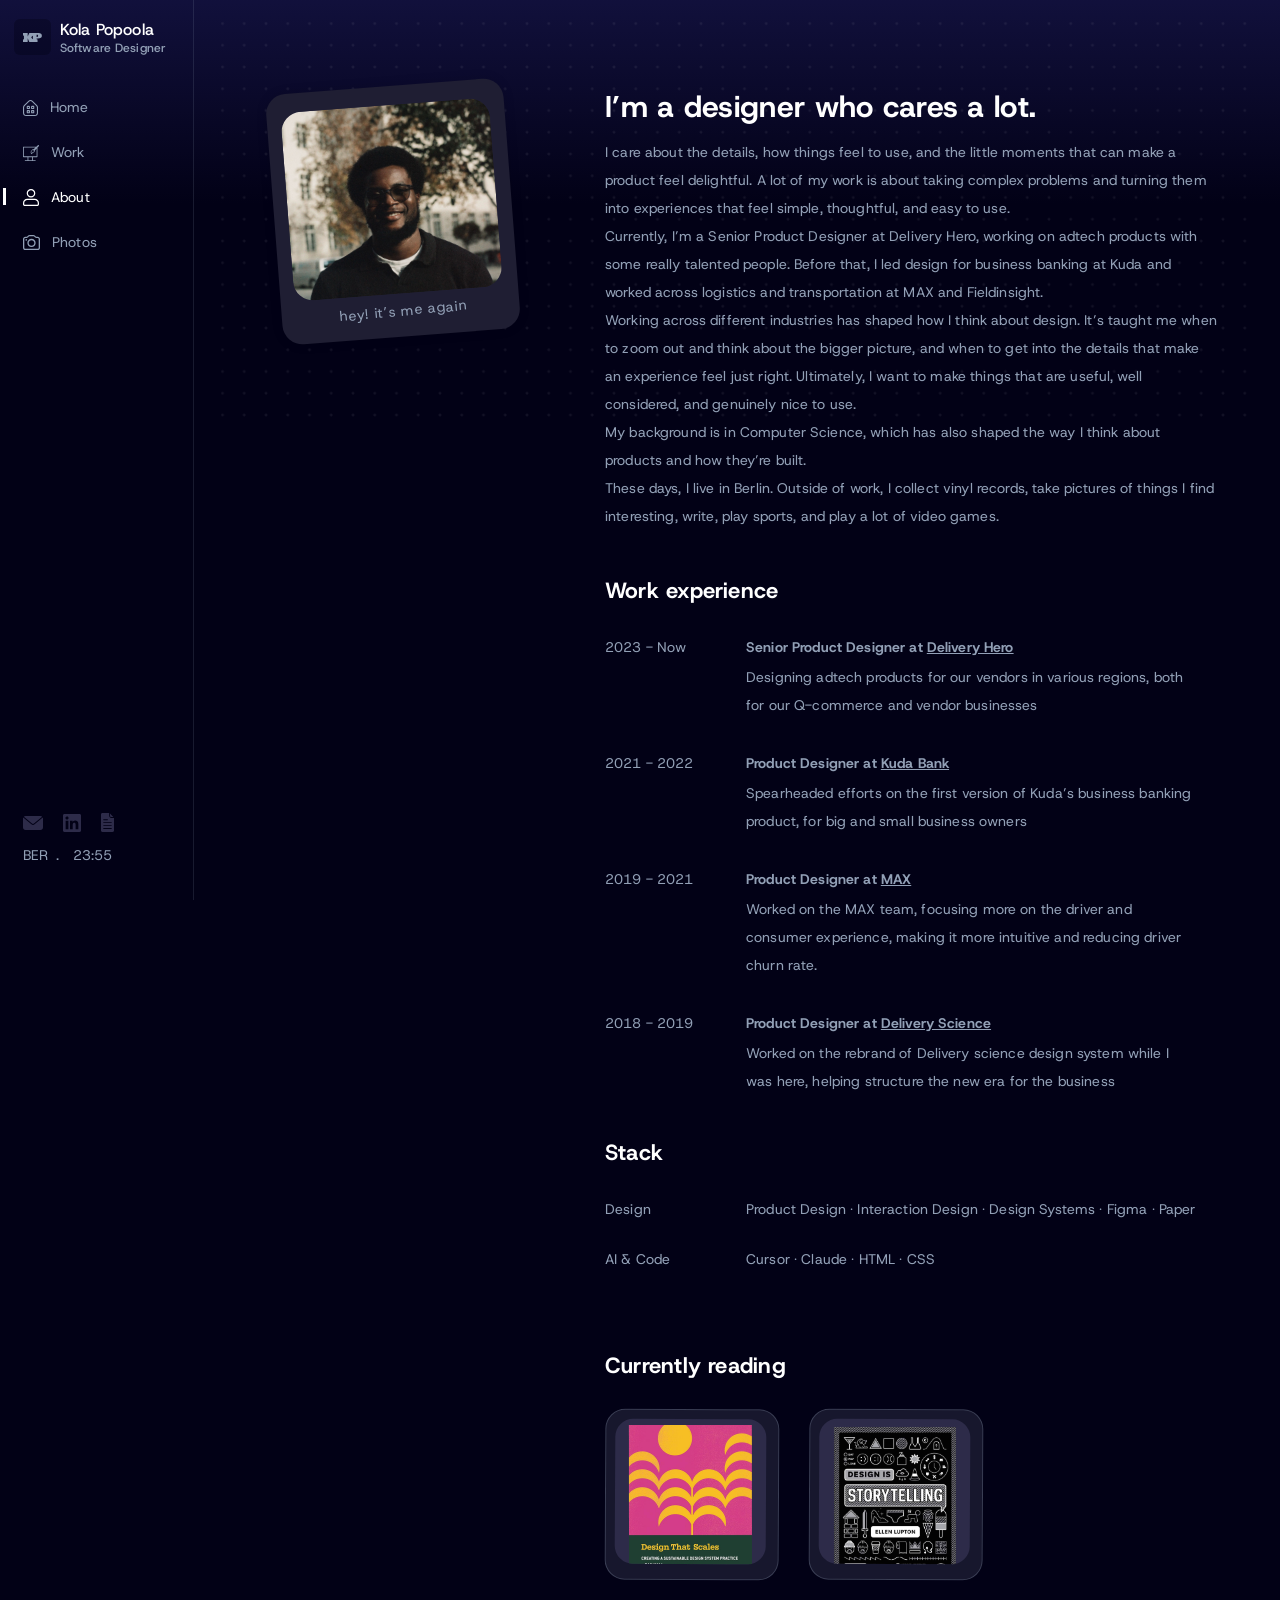
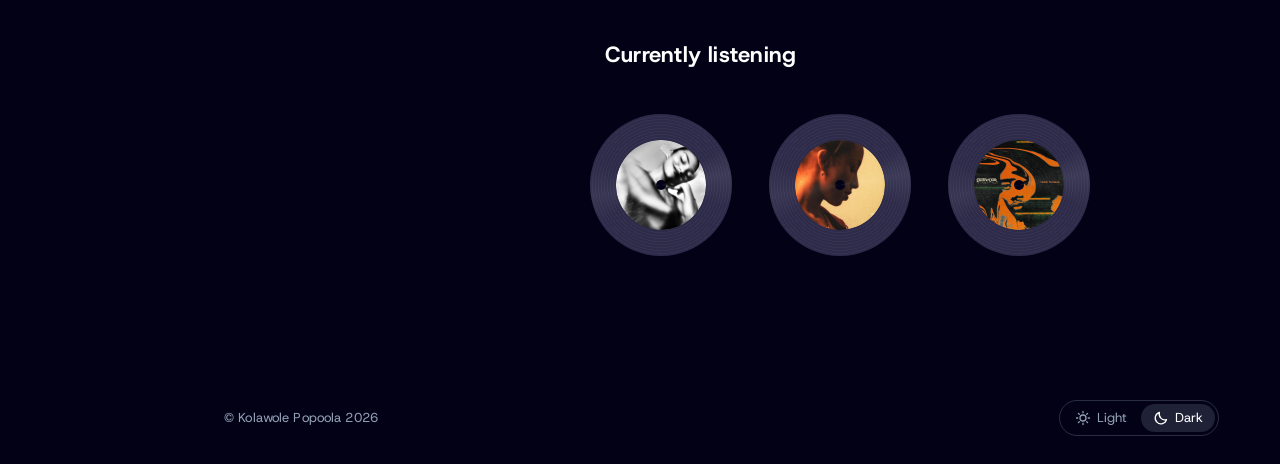
==== commit cbc6f3cc: "Add light theme with a Light/Dark toggle Light theme from Figma 285:14691, driven by colour tokens, " ====
--- a/about.html
+++ b/about.html
@@ -8,6 +8,14 @@
   <link rel="preconnect" href="https://fonts.googleapis.com" />
   <link rel="preconnect" href="https://fonts.gstatic.com" crossorigin />
   <link href="https://fonts.googleapis.com/css2?family=Host+Grotesk:wght@400;500;600;700&display=swap" rel="stylesheet" />
+  <script>
+    // Apply the saved theme (dark by default) before the page paints
+    (function () {
+      var t;
+      try { t = localStorage.getItem("theme"); } catch (e) {}
+      document.documentElement.dataset.theme = t === "light" ? "light" : "dark";
+    })();
+  </script>
   <link rel="stylesheet" href="styles.css" />
   <script>
     // Hold the page hidden until main.js sets up the scroll reveal (shown anyway after 3s as a fallback)
@@ -20,8 +28,9 @@
 <body>
   <div class="layout">
     <aside class="sidebar">
-      <a class="brand" href="index.html">
-        <img src="assets/icons/logo.svg" width="37" height="36" alt="" />
+      <a class="brand" href="/">
+        <img class="brand__logo" src="assets/icons/logo.svg" width="37" height="36" alt="" />
+        <img class="brand__logo brand__logo--light" src="assets/icons/logo-light.svg" width="37" height="36" alt="" />
         <span class="brand__text">
           <span class="brand__name">Kola Popoola</span>
           <span class="brand__role">Software Designer</span>
@@ -29,19 +38,19 @@
       </a>
 
       <nav class="nav" aria-label="Main">
-        <a class="nav__item" href="index.html">
+        <a class="nav__item" href="/">
           <img src="assets/icons/nav-home-inactive.svg" width="15" height="16" alt="" />
           Home
         </a>
-        <a class="nav__item" href="work.html">
+        <a class="nav__item" href="/work">
           <img src="assets/icons/nav-work.svg" width="16" height="16" alt="" />
           Work
         </a>
-        <a class="nav__item is-active" href="about.html" aria-current="page">
+        <a class="nav__item is-active" href="/about" aria-current="page">
           <img src="assets/icons/nav-about-active.svg" width="16" height="17" alt="" />
           About
         </a>
-        <a class="nav__item" href="photos.html">
+        <a class="nav__item" href="/photos">
           <img src="assets/icons/nav-photos.svg" width="17" height="15.2564" alt="" />
           Photos
         </a>
--- a/styles.css
+++ b/styles.css
@@ -8,10 +8,50 @@
   --text-muted: #92a0b6;
   --border: rgba(146, 160, 182, 0.28);
   --divider: rgba(146, 160, 182, 0.16);
+  --dots: rgba(214, 214, 214, 0.08);
+  --tag: #343253;
+  --panel: rgba(32, 31, 43, 0.52);
+  --panel-solid: #1e1c30;
+  --menu-bg: #17172d;
+  --menu-text: #ffffff;
+  --menu-hover: rgba(255, 255, 255, 0.08);
+  --active-icon-filter: none;
+  --nav-text: #92a0b6;
+  --nav-icon-filter: none;
+  --figure-shadow: 0 4px 24px rgba(0, 0, 0, 0.25);
+  color-scheme: dark;
 
   --sidebar-width: 194px;
   --content-width: 1240px;
   --font: "Host Grotesk", system-ui, sans-serif;
+}
+
+/* Light theme (Figma 285:14691). main.js sets data-theme from the Auto / Light / Dark toggle. */
+:root[data-theme="light"] {
+  --bg: #ffffff;
+  --bg-glow: #e3e2ff;
+  --surface: #f3f2ff;
+  --surface-raised: #f8f8ff;
+  --polaroid: #ffffff;
+  --text: #101021;
+  --text-muted: oklch(0.554 0.046 257.417); /* ≈ #62748e */
+  --border: rgba(146, 160, 182, 0.28);
+  --divider: rgba(146, 160, 182, 0.16);
+  --dots: rgba(214, 214, 214, 0.6);
+  --tag: #edecff;
+  --panel: #f3f2ff;
+  --panel-solid: #edecff;
+  /* The contact dropdown stays dark on the light theme */
+  --menu-bg: #020116;
+  --menu-text: #ffffff;
+  --menu-hover: rgba(255, 255, 255, 0.1);
+  /* The white "current page" nav icons turn near-black (#17172d) */
+  --active-icon-filter: brightness(0.12);
+  --nav-text: var(--text-muted);
+  /* Darken the #92a0b6 nav icons to match the light-theme text grey */
+  --nav-icon-filter: brightness(0.72) saturate(1.3);
+  --figure-shadow: 0 4px 24px rgba(16, 16, 33, 0.08), 0 1px 3px rgba(16, 16, 33, 0.06);
+  color-scheme: light;
 }
 
 *,
@@ -135,7 +175,7 @@
   font-size: 14px;
   line-height: 25px;
   letter-spacing: 0.14px;
-  color: var(--text-muted);
+  color: var(--nav-text);
   text-decoration: none;
   transition: color 0.2s ease;
 }
@@ -248,7 +288,7 @@
   left: -3px;
   width: calc(100% + 37px);
   height: 396px;
-  background-image: radial-gradient(circle, rgba(214, 214, 214, 0.08) 1.5px, transparent 1.6px);
+  background-image: radial-gradient(circle, var(--dots) 1.5px, transparent 1.6px);
   background-size: 21.75px 21.75px;
   background-position: -9.4px -9.4px;
   pointer-events: none;
@@ -364,8 +404,7 @@
   flex-direction: column;
   min-width: 216px;
   padding: 6px;
-  background: var(--surface);
-  border: 1px solid rgba(255, 255, 255, 0.1);
+  background: var(--menu-bg);
   border-radius: 16px;
   box-shadow:
     0 24px 48px -16px rgba(0, 0, 0, 0.7),
@@ -398,7 +437,7 @@
   font-size: 15px;
   font-weight: 500;
   line-height: 20px;
-  color: var(--text);
+  color: var(--menu-text);
   text-align: left;
   text-decoration: none;
   white-space: nowrap;
@@ -413,7 +452,7 @@
 
 .contact-menu__item:hover,
 .contact-menu__item:focus-visible {
-  background: rgba(255, 255, 255, 0.08);
+  background: var(--menu-hover);
   outline: none;
 }
 
@@ -489,7 +528,6 @@
   padding: 19px 21px 22px 19px;
   overflow: hidden;
   background: var(--surface);
-  border: 1px solid var(--border);
   border-radius: 20px;
   text-decoration: none;
   transition: transform 0.3s ease, border-color 0.3s ease;
@@ -497,7 +535,6 @@
 
 a.card:hover {
   transform: translateY(-4px);
-  border-color: rgba(146, 160, 182, 0.5);
 }
 
 a.card:focus-visible {
@@ -1324,7 +1361,7 @@
 
 .cs-tags li {
   padding: 3px 16px;
-  background: #343253;
+  background: var(--tag);
   border-radius: 30px;
   font-size: 14px;
   line-height: 20px;
@@ -1391,7 +1428,7 @@
 .cs-card {
   min-height: 296px;
   padding: 27px 32px 32px;
-  background: rgba(32, 31, 43, 0.52);
+  background: var(--panel);
   border-radius: 30px;
 }
 
@@ -1835,7 +1872,7 @@
   z-index: -1;
   right: -48px;
   left: -48px;
-  background: #1e1c30;
+  background: var(--panel-solid);
   border-radius: 20px;
 }
 
@@ -1916,7 +1953,7 @@
 .est-points li {
   min-height: 218px;
   padding: 23px 27px 27px;
-  background: rgba(32, 31, 43, 0.52);
+  background: var(--panel);
   border-radius: 30px;
 }
 
@@ -1997,6 +2034,7 @@
 .est-board {
   margin-top: 54px;
   border-radius: 30px;
+  box-shadow: var(--figure-shadow);
 }
 
 .est-options {
@@ -2288,6 +2326,79 @@
   text-align: left;
 }
 
+/* ---------- Theme switch (footer, right-aligned) ---------- */
+
+.footer {
+  display: flex;
+  flex-wrap: wrap;
+  align-items: center;
+  justify-content: space-between;
+  gap: 16px 24px;
+  text-align: left;
+}
+
+.theme-switch {
+  display: inline-flex;
+  gap: 2px;
+  margin-left: auto;
+  padding: 3px;
+  border: 1px solid var(--border);
+  border-radius: 999px;
+}
+
+.theme-switch__option {
+  display: inline-flex;
+  align-items: center;
+  gap: 6px;
+  padding: 5px 12px;
+  background: none;
+  border: 0;
+  border-radius: 999px;
+  font: inherit;
+  font-size: 13px;
+  line-height: 18px;
+  color: var(--text-muted);
+  cursor: pointer;
+  transition: background-color 0.2s ease, color 0.2s ease;
+}
+
+.theme-switch__option svg {
+  flex: none;
+}
+
+.theme-switch__option:hover {
+  color: var(--text);
+}
+
+.theme-switch__option[aria-checked="true"] {
+  background: rgba(146, 160, 182, 0.2);
+  color: var(--text);
+}
+
+.theme-switch__option:focus-visible {
+  outline: 2px solid var(--text-muted);
+  outline-offset: 1px;
+}
+
+/* Logo: separate artwork for the light theme (Figma 285:14691) */
+.brand__logo--light,
+:root[data-theme="light"] .brand__logo:not(.brand__logo--light) {
+  display: none;
+}
+
+:root[data-theme="light"] .brand__logo--light {
+  display: block;
+}
+
+/* Nav icons are drawn for the dark theme; recolour them on the light theme */
+.nav__item img {
+  filter: var(--nav-icon-filter);
+}
+
+.nav__item.is-active img {
+  filter: var(--active-icon-filter);
+}
+
 /* ---------- Scroll reveal (driven by main.js) ---------- */
 
 /* Hides the page for the instant between first paint and main.js tagging elements */
